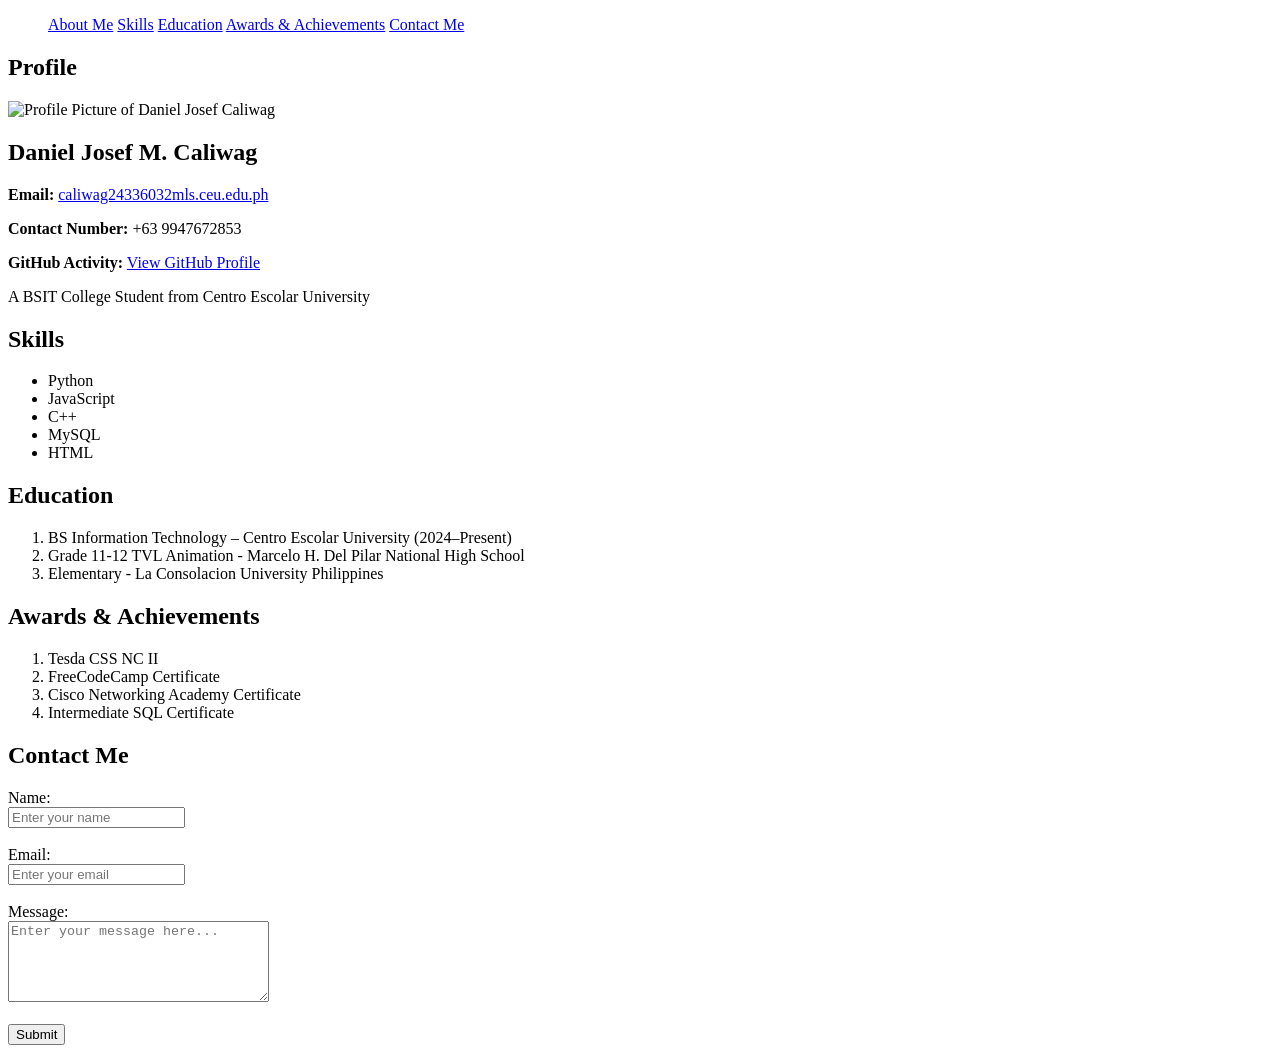
==== index.html @ 2d1512d0 "." ====
<!DOCTYPE html>
<html lang="en">
<head>
    <meta charset="UTF-8">
    <meta name="viewport" content="width=device-width, initial-scale=1.0">
    <title>PRIN135-PrelimExam</title>
</head>
<body>

    <header>
        <nav>
            <ul>
                <a href="#about">About Me</a>
                <a href="#skills">Skills</a>
                <a href="#education">Education</a>
                <a href="#achievements">Awards & Achievements</a>
                <a href="#contact">Contact Me</a>
            </ul>
        </nav>
    </header>

    <main>

        <section id="about">
            <header>
                <h1>Profile</h1>
            </header>
            <img src="https://i.pinimg.com/736x/b5/46/ce/b546ce5a216eaecbfc4ccfe563750c36.jpg" alt="Profile Picture of Daniel Josef Caliwag" width="150" height="150">
            <header>
                <h1>Daniel Josef M. Caliwag</h1>
            </header>
            
            <p><strong>Email:</strong> <a href="mailto:caliwag24336032mls.ceu.edu.ph">caliwag24336032mls.ceu.edu.ph</p></a>
            
            <p><strong>Contact Number:</strong> +63 9947672853</p>
            <p>
                <strong>GitHub Activity:</strong> 
                <a href="https://github.com" target="_blank" rel="noopener noreferrer">View GitHub Profile</a>
            </p>
            
            <p>A BSIT College Student from Centro Escolar University</p>
        </section>

        <section id="skills">
            <h2>Skills</h2>
            <ul>
                <li>Python</li>
                <li>JavaScript</li>
                <li>C++</li>
                <li>MySQL</li>
                <li>HTML</li>
            </ul>
        </section>

        <section id="education">
            <h2>Education</h2>
            <ol>
                
                <li>BS Information Technology – Centro Escolar University (2024–Present)</li>
                  <li>Grade 11-12 TVL Animation - Marcelo H. Del Pilar National High School</li>
                    <li>Elementary - La Consolacion University Philippines</li>
                  
            </ol>
        </section>
      
      
        <section id="achievements">
            <h2>Awards & Achievements</h2>
            <ol>
                <li>Tesda CSS NC II</li>
                <li>FreeCodeCamp Certificate</li>
                <li>Cisco Networking Academy Certificate</li>
                 <li>Intermediate SQL Certificate</li>
            </ol>
        </section>

        <section id="contact">
            <h2>Contact Me</h2>
            <form action="#" method="POST">
                <div>
                    <label for="name">Name:</label><br>
                    <input type="text" id="name" name="name" maxlength="25" required placeholder="Enter your name">
                </div>
                <br>
                <div>
                    <label for="email">Email:</label><br>
                    <input type="email" id="email" name="email" maxlength="25" required placeholder="Enter your email">
                </div>
                <br>
                <div>
                    <label for="message">Message:</label><br>
                    <textarea id="message" name="message" maxlength="255" rows="5" cols="30" required placeholder="Enter your message here..."></textarea>
                </div>
                <br>
                <button type="submit">Submit</button>
            </form>
        </section>
    </main>

</body>
</html>
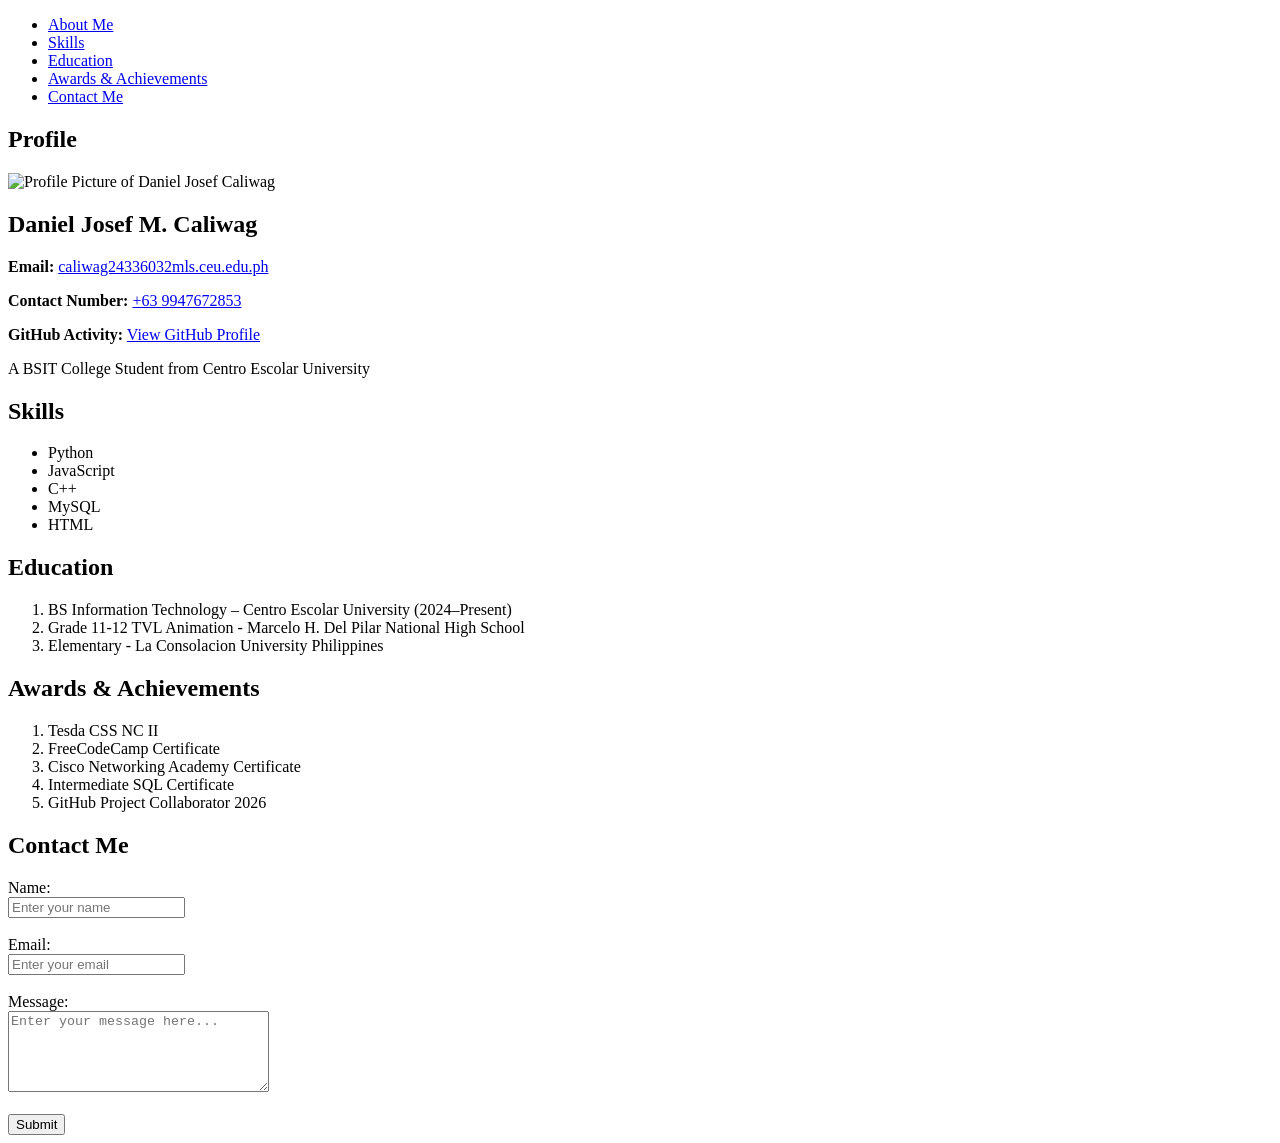
==== commit 819cd041: "Merge pull request #1 from CEUMAL-PRIN135/prelim-fixes Added GitHub Project Collaborator Achievement" ====
--- a/index.html
+++ b/index.html
@@ -10,11 +10,11 @@
     <header>
         <nav>
             <ul>
-                <a href="#about">About Me</a>
-                <a href="#skills">Skills</a>
-                <a href="#education">Education</a>
-                <a href="#achievements">Awards & Achievements</a>
-                <a href="#contact">Contact Me</a>
+                <li><a href="#about">About Me</a></li>
+                <li><a href="#skills">Skills</a></li>
+                <li><a href="#education">Education</a></li>
+                <li><a href="#achievements">Awards & Achievements</a></li>
+                <li><a href="#contact">Contact Me</a></li>
             </ul>
         </nav>
     </header>
@@ -23,19 +23,33 @@
 
         <section id="about">
             <header>
-                <h1>Profile</h1>
+                <h2>Profile</h2>
             </header>
-            <img src="https://i.pinimg.com/736x/b5/46/ce/b546ce5a216eaecbfc4ccfe563750c36.jpg" alt="Profile Picture of Daniel Josef Caliwag" width="150" height="150">
+
+            <img src="https://i.pinimg.com/736x/b5/46/ce/b546ce5a216eaecbfc4ccfe563750c36.jpg" 
+                 alt="Profile Picture of Daniel Josef Caliwag" 
+                 width="150" 
+                 height="150">
+
             <header>
                 <h1>Daniel Josef M. Caliwag</h1>
             </header>
             
-            <p><strong>Email:</strong> <a href="mailto:caliwag24336032mls.ceu.edu.ph">caliwag24336032mls.ceu.edu.ph</p></a>
+            <p>
+                <strong>Email:</strong> 
+                <a href="mailto:caliwag24336032mls.ceu.edu.ph">caliwag24336032mls.ceu.edu.ph</a>
+            </p>
             
-            <p><strong>Contact Number:</strong> +63 9947672853</p>
+            <p>
+                <strong>Contact Number:</strong> 
+                <a href="tel:+639947672853">+63 9947672853</a>
+            </p>
+
             <p>
                 <strong>GitHub Activity:</strong> 
-                <a href="https://github.com" target="_blank" rel="noopener noreferrer">View GitHub Profile</a>
+                <a href="https://github.com/flackyo" target="_blank" rel="noopener noreferrer">
+                    View GitHub Profile
+                </a>
             </p>
             
             <p>A BSIT College Student from Centro Escolar University</p>
@@ -55,46 +69,54 @@
         <section id="education">
             <h2>Education</h2>
             <ol>
-                
                 <li>BS Information Technology – Centro Escolar University (2024–Present)</li>
-                  <li>Grade 11-12 TVL Animation - Marcelo H. Del Pilar National High School</li>
-                    <li>Elementary - La Consolacion University Philippines</li>
-                  
+                <li>Grade 11-12 TVL Animation - Marcelo H. Del Pilar National High School</li>
+                <li>Elementary - La Consolacion University Philippines</li>
             </ol>
         </section>
-      
-      
+
         <section id="achievements">
             <h2>Awards & Achievements</h2>
             <ol>
                 <li>Tesda CSS NC II</li>
                 <li>FreeCodeCamp Certificate</li>
                 <li>Cisco Networking Academy Certificate</li>
-                 <li>Intermediate SQL Certificate</li>
+                <li>Intermediate SQL Certificate</li>
+                <li>GitHub Project Collaborator 2026</li>
             </ol>
         </section>
 
         <section id="contact">
             <h2>Contact Me</h2>
+
             <form action="#" method="POST">
+
                 <div>
                     <label for="name">Name:</label><br>
                     <input type="text" id="name" name="name" maxlength="25" required placeholder="Enter your name">
                 </div>
+
                 <br>
+
                 <div>
                     <label for="email">Email:</label><br>
                     <input type="email" id="email" name="email" maxlength="25" required placeholder="Enter your email">
                 </div>
+
                 <br>
+
                 <div>
                     <label for="message">Message:</label><br>
                     <textarea id="message" name="message" maxlength="255" rows="5" cols="30" required placeholder="Enter your message here..."></textarea>
                 </div>
+
                 <br>
+
                 <button type="submit">Submit</button>
+
             </form>
         </section>
+
     </main>
 
 </body>
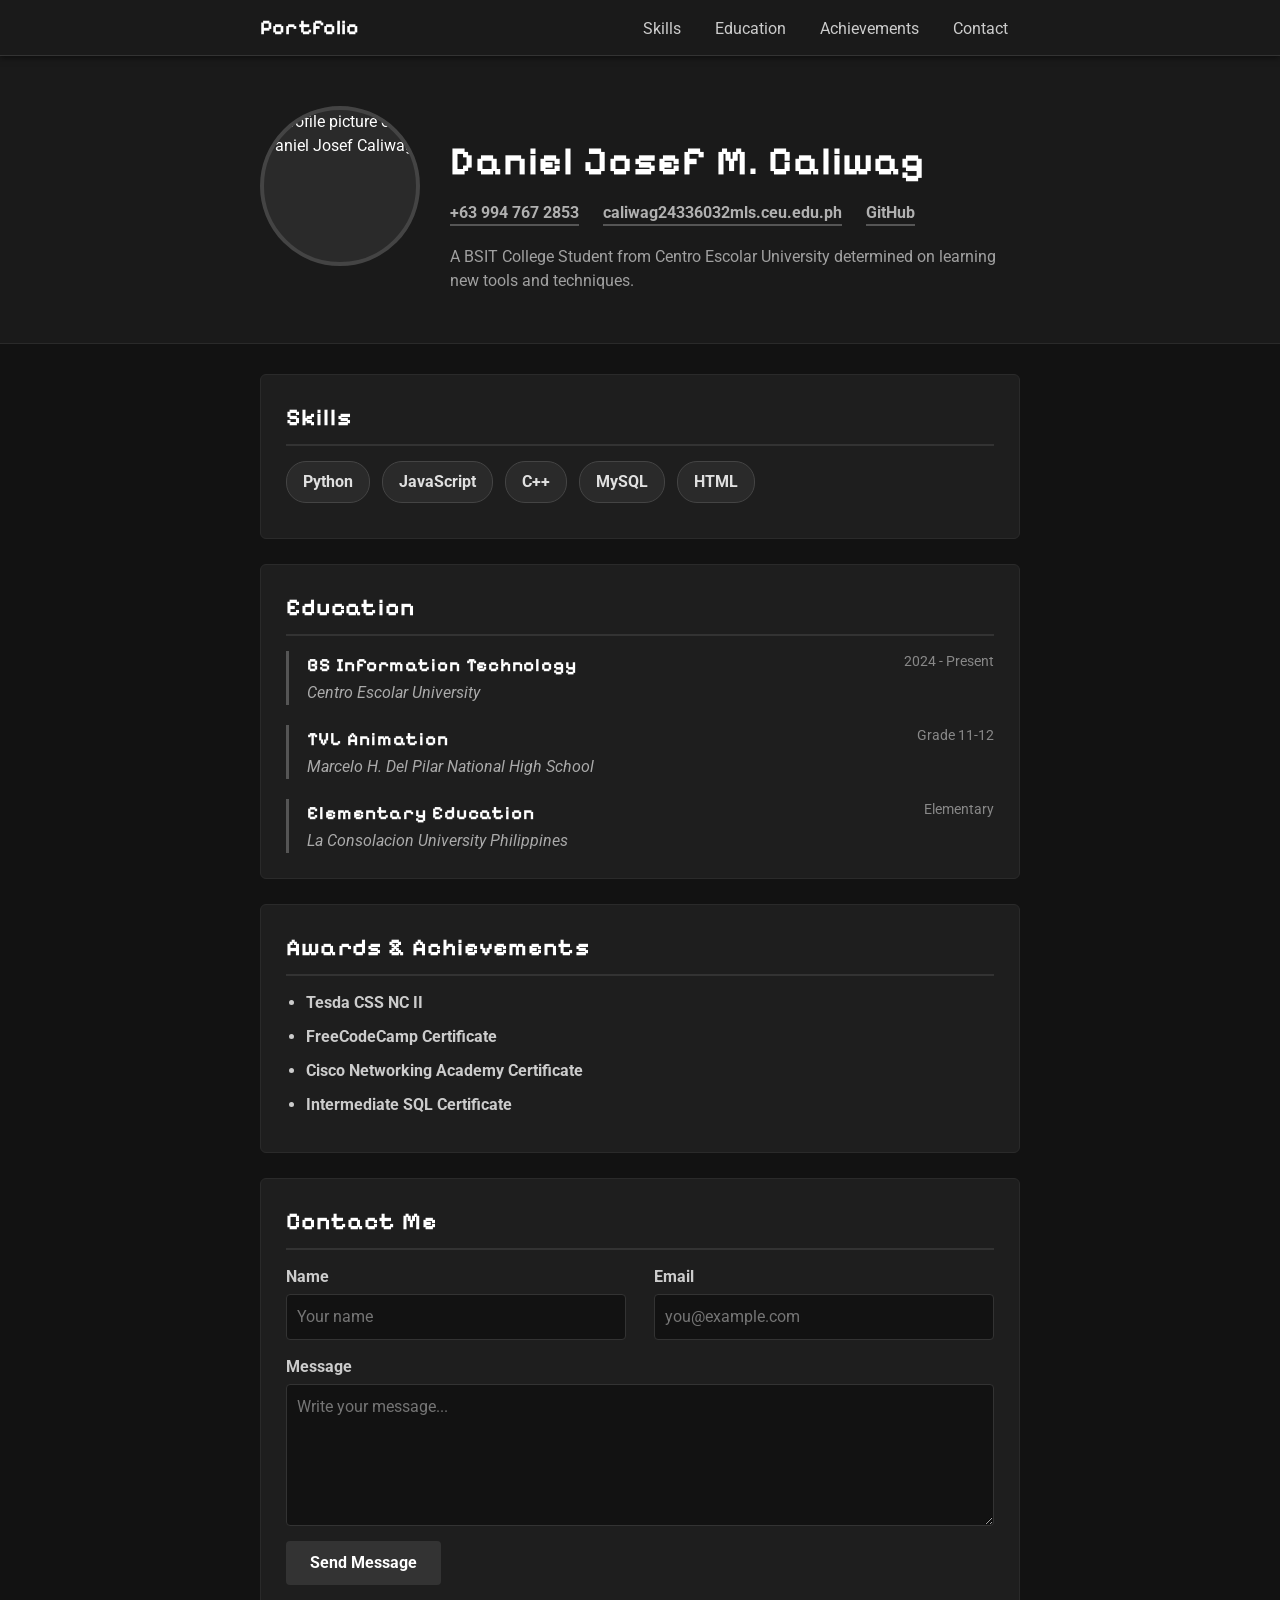
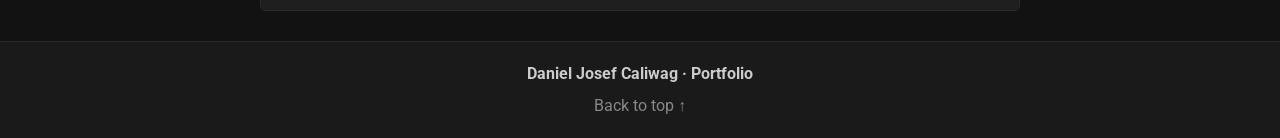
==== commit 5dbd270b: "." ====
--- a/index.html
+++ b/index.html
@@ -1,63 +1,59 @@
 <!DOCTYPE html>
 <html lang="en">
+
 <head>
     <meta charset="UTF-8">
     <meta name="viewport" content="width=device-width, initial-scale=1.0">
-    <title>PRIN135-PrelimExam</title>
+    <title>PRIN135 - Midterm Exam | Portfolio</title>
+    <link rel="stylesheet" href="style.css">
+    <link rel="preconnect" href="https://fonts.googleapis.com">
+    <link rel="preconnect" href="https://fonts.gstatic.com" crossorigin>
+    <link href="https://fonts.googleapis.com/css2?family=Pixelify+Sans:wght@400;500;600;700&family=Roboto:ital,wght@0,400;0,700;1,400&display=swap" rel="stylesheet">
 </head>
-<body>
 
-    <header>
-        <nav>
-            <ul>
-                <li><a href="#about">About Me</a></li>
+<body id="top">
+
+    <nav class="site-nav">
+        <div class="nav-inner">
+            <a href="#top" class="nav-brand">Portfolio</a>
+            <ul class="nav-links">
                 <li><a href="#skills">Skills</a></li>
                 <li><a href="#education">Education</a></li>
-                <li><a href="#achievements">Awards & Achievements</a></li>
-                <li><a href="#contact">Contact Me</a></li>
+                <li><a href="#achievements">Achievements</a></li>
+                <li><a href="#contact">Contact</a></li>
             </ul>
-        </nav>
+        </div>
+    </nav>
+
+    <header class="site-header">
+        <div class="header-inner clearfix">
+
+            <div class="photo-box">
+                <div class="photo-frame">
+                    <img class="photo" src="https://i.pinimg.com/736x/b5/46/ce/b546ce5a216eaecbfc4ccfe563750c36.jpg" alt="Profile picture of Daniel Josef Caliwag">
+                </div>
+            </div>
+
+            <div class="header-text">
+                <h1 class="name">Daniel Josef M. Caliwag</h1>
+                <ul class="header-links">
+                    <li><a href="tel:+639947672853">+63 994 767 2853</a></li>
+                    <li><a href="mailto:caliwag24336032mls.ceu.edu.ph">caliwag24336032mls.ceu.edu.ph</a></li>
+                    <li><a href="https://github.com/flackyo" target="_blank" rel="noopener noreferrer">GitHub</a></li>
+                </ul>
+                <p class="profile">
+                    A BSIT College Student from Centro Escolar University determined on learning new tools and techniques.
+                </p>
+            </div>
+
+        </div>
     </header>
 
-    <main>
+    <main class="wrapper">
 
-        <section id="about">
-            <header>
-                <h2>Profile</h2>
-            </header>
-
-            <img src="https://i.pinimg.com/736x/b5/46/ce/b546ce5a216eaecbfc4ccfe563750c36.jpg" 
-                 alt="Profile Picture of Daniel Josef Caliwag" 
-                 width="150" 
-                 height="150">
-
-            <header>
-                <h1>Daniel Josef M. Caliwag</h1>
-            </header>
-            
-            <p>
-                <strong>Email:</strong> 
-                <a href="mailto:caliwag24336032mls.ceu.edu.ph">caliwag24336032mls.ceu.edu.ph</a>
-            </p>
-            
-            <p>
-                <strong>Contact Number:</strong> 
-                <a href="tel:+639947672853">+63 9947672853</a>
-            </p>
-
-            <p>
-                <strong>GitHub Activity:</strong> 
-                <a href="https://github.com/flackyo" target="_blank" rel="noopener noreferrer">
-                    View GitHub Profile
-                </a>
-            </p>
-            
-            <p>A BSIT College Student from Centro Escolar University</p>
-        </section>
-
-        <section id="skills">
+        <section id="skills" class="card">
             <h2>Skills</h2>
-            <ul>
+            <ul class="skill-list">
                 <li>Python</li>
                 <li>JavaScript</li>
                 <li>C++</li>
@@ -66,58 +62,67 @@
             </ul>
         </section>
 
-        <section id="education">
+        <section id="education" class="card">
             <h2>Education</h2>
-            <ol>
-                <li>BS Information Technology – Centro Escolar University (2024–Present)</li>
-                <li>Grade 11-12 TVL Animation - Marcelo H. Del Pilar National High School</li>
-                <li>Elementary - La Consolacion University Philippines</li>
-            </ol>
+
+            <div class="entry">
+                <span class="entry-year">2024 - Present</span>
+                <h3>BS Information Technology</h3>
+                <p class="entry-school">Centro Escolar University</p>
+            </div>
+
+            <div class="entry">
+                <span class="entry-year">Grade 11-12</span>
+                <h3>TVL Animation</h3>
+                <p class="entry-school">Marcelo H. Del Pilar National High School</p>
+            </div>
+
+            <div class="entry">
+                <span class="entry-year">Elementary</span>
+                <h3>Elementary Education</h3>
+                <p class="entry-school">La Consolacion University Philippines</p>
+            </div>
         </section>
 
-        <section id="achievements">
+        <section id="achievements" class="card">
             <h2>Awards & Achievements</h2>
-            <ol>
-                <li>Tesda CSS NC II</li>
-                <li>FreeCodeCamp Certificate</li>
-                <li>Cisco Networking Academy Certificate</li>
-                <li>Intermediate SQL Certificate</li>
-                <li>GitHub Project Collaborator 2026</li>
-            </ol>
+            <ul class="achievement-list">
+                <li><strong>Tesda CSS NC II</strong></li>
+                <li><strong>FreeCodeCamp Certificate</strong></li>
+                <li><strong>Cisco Networking Academy Certificate</strong></li>
+                <li><strong>Intermediate SQL Certificate</strong></li>
+            </ul>
         </section>
 
-        <section id="contact">
+        <section id="contact" class="card">
             <h2>Contact Me</h2>
+            <form class="contact-form" action="#" method="post">
+                <div class="form-row clearfix">
+                    <div class="field field-left">
+                        <label for="name">Name</label>
+                        <input type="text" id="name" name="name" maxlength="25" placeholder="Your name" required>
+                    </div>
 
-            <form action="#" method="POST">
-
-                <div>
-                    <label for="name">Name:</label><br>
-                    <input type="text" id="name" name="name" maxlength="25" required placeholder="Enter your name">
+                    <div class="field field-right">
+                        <label for="email">Email</label>
+                        <input type="email" id="email" name="email" maxlength="25" placeholder="you@example.com" required>
+                    </div>
                 </div>
 
-                <br>
+                <label for="message">Message</label>
+                <textarea id="message" name="message" maxlength="255" rows="5" placeholder="Write your message..." required></textarea>
 
-                <div>
-                    <label for="email">Email:</label><br>
-                    <input type="email" id="email" name="email" maxlength="25" required placeholder="Enter your email">
-                </div>
-
-                <br>
-
-                <div>
-                    <label for="message">Message:</label><br>
-                    <textarea id="message" name="message" maxlength="255" rows="5" cols="30" required placeholder="Enter your message here..."></textarea>
-                </div>
-
-                <br>
-
-                <button type="submit">Submit</button>
-
+                <button type="submit">Send Message</button>
             </form>
         </section>
 
     </main>
 
+    <footer class="site-footer">
+        <p class="footer-name">Daniel Josef Caliwag &middot; Portfolio</p>
+        <a href="#top" class="back-to-top">Back to top &uarr;</a>
+    </footer>
+
 </body>
+
 </html>
--- a/style.css
+++ b/style.css
@@ -0,0 +1,353 @@
+* {
+  box-sizing: border-box; 
+}
+
+html {
+  scroll-behavior: smooth;
+}
+
+body {
+  margin: 0;
+  font-family: 'Roboto', Arial, sans-serif;
+  line-height: 1.5;
+  background-color: #121212 !important;
+  color: #e0e0e0;
+}
+
+h1, h2, h3 {
+  margin-top: 0;
+  font-family: 'Pixelify Sans', cursive, sans-serif;
+  letter-spacing: 1px;
+}
+
+section {
+  scroll-margin-top: 70px;
+}
+
+.site-nav {
+  position: fixed;
+  top: 0;
+  left: 0;
+  width: 100%;
+  height: 56px;
+  z-index: 100;
+  background-color: #1a1a1a;
+  border-bottom: 1px solid #333333;
+  box-shadow: 0 2px 6px rgba(0, 0, 0, 0.5);
+}
+
+.nav-inner {
+  max-width: 800px;
+  margin: 0 auto;
+  padding: 0 20px;
+}
+
+.nav-brand {
+  float: left;
+  line-height: 56px;
+  color: #ffffff;
+  font-size: 1.3rem;
+  font-weight: bold;
+  text-decoration: none;
+  font-family: 'Pixelify Sans', cursive, sans-serif;
+}
+
+.nav-links {
+  float: right;
+  list-style: none;
+  margin: 0;
+  padding: 0;
+}
+
+.nav-links li {
+  display: inline-block;   
+}
+
+.nav-links a {
+  display: inline-block;
+  margin: 11px 0 0 6px;
+  padding: 6px 12px;
+  border-radius: 4px;
+  color: #cccccc;
+  text-decoration: none;
+  transition: background-color 0.2s ease, color 0.2s ease;
+}
+
+.nav-links a:hover {
+  background-color: #333333;
+  color: #ffffff;
+}
+
+.site-header {
+  background-color: #1a1a1a;
+  color: #ffffff;
+  padding: 106px 20px 50px; 
+  border-bottom: 1px solid #2a2a2a;
+}
+
+.header-inner {
+  max-width: 760px;
+  margin: 0 auto;
+}
+
+.clearfix::after {
+  content: "";
+  display: block;
+  clear: both;
+}
+
+.photo-box {
+  float: left;
+  width: 160px;
+  margin-right: 30px;
+}
+
+.photo-frame {
+  width: 160px;
+  height: 160px;
+  border: 4px solid #444444;
+  border-radius: 50%;
+  overflow: hidden;
+  background-color: #2a2a2a;
+}
+
+.photo {
+  display: block;
+  width: 100%;
+  height: 100%;
+  object-fit: cover;
+}
+
+.header-text {
+  overflow: hidden;
+  padding-top: 25px;
+}
+
+.name {
+  margin: 0 0 10px;
+  font-size: 2.5rem;
+  color: #ffffff;
+}
+
+.header-links {
+  list-style: none;
+  margin: 0 0 15px;
+  padding: 0;
+}
+
+.header-links li {
+  display: inline-block;
+  margin: 0 20px 5px 0;
+}
+
+.header-links a {
+  color: #b0b0b0;
+  font-weight: bold;
+  text-decoration: none;
+  border-bottom: 2px solid #555555;
+  padding-bottom: 2px;
+  transition: border-color 0.2s ease, color 0.2s ease;
+}
+
+.header-links a:hover {
+  color: #ffffff;
+  border-bottom-color: #ffffff;
+}
+
+.profile {
+  margin: 0;
+  color: #a0a0a0;
+}
+
+.wrapper {
+  max-width: 800px;
+  margin: 30px auto;
+  padding: 0 20px;
+}
+
+.card {
+  background-color: #1e1e1e;
+  border: 1px solid #2a2a2a;
+  border-radius: 6px;
+  padding: 25px;
+  margin-bottom: 25px;
+}
+
+.card h2 {
+  margin-bottom: 15px;
+  padding-bottom: 8px;
+  border-bottom: 2px solid #333333;
+  color: #ffffff;
+}
+
+.skill-list {
+  list-style: none;
+  margin: 0;
+  padding: 0;
+}
+
+.skill-list li {
+  display: inline-block;
+  margin: 0 8px 10px 0;
+  padding: 8px 16px;
+  background-color: #2a2a2a;
+  border: 1px solid #444444;
+  border-radius: 20px;
+  color: #e0e0e0;
+  font-weight: bold;
+}
+
+.entry {
+  position: relative;
+  margin-bottom: 20px;
+  padding-left: 18px;
+  border-left: 3px solid #555555;
+}
+
+.entry:last-child {
+  margin-bottom: 0;
+}
+
+.entry h3 {
+  margin-bottom: 2px;
+  color: #ffffff;
+}
+
+.entry p {
+  margin: 0;
+}
+
+.entry-year {
+  float: right;
+  margin-left: 10px;
+  color: #888888;
+  font-size: 0.9rem;
+}
+
+.entry-school {
+  color: #aaaaaa;
+  font-style: italic;
+}
+
+.achievement-list {
+  margin: 0;
+  padding-left: 20px;
+}
+
+.achievement-list li {
+  margin-bottom: 10px;
+  color: #cccccc;
+}
+
+.form-row .field {
+  width: 48%;                
+}
+
+.field-left {
+  float: left;
+}
+
+.field-right {
+  float: right;
+}
+
+.contact-form label {
+  display: block;
+  margin-bottom: 5px;
+  font-weight: bold;
+  color: #cccccc;
+}
+
+.contact-form input,
+.contact-form textarea {
+  display: block;
+  width: 100%;
+  margin-bottom: 15px;
+  padding: 10px;
+  border: 1px solid #333333;
+  border-radius: 4px;
+  font: inherit;
+  background-color: #121212;
+  color: #ffffff;
+}
+
+.contact-form input:focus,
+.contact-form textarea:focus {
+  outline: none;
+  border-color: #666666;
+}
+
+.contact-form textarea {
+  resize: vertical;
+}
+
+.contact-form button {
+  padding: 10px 24px;
+  border: none;
+  border-radius: 4px;
+  background-color: #333333;
+  color: #ffffff;
+  font: inherit;
+  font-weight: bold;
+  cursor: pointer;
+  transition: background-color 0.2s ease;
+}
+
+.contact-form button:hover {
+  background-color: #555555;
+}
+
+.site-footer {
+  background-color: #1a1a1a;
+  color: #888888;
+  padding: 20px 30px;
+  border-top: 1px solid #2a2a2a;
+  text-align: center;
+}
+
+.footer-name {
+  margin: 0 0 8px;
+  font-weight: bold;
+  color: #cccccc;
+}
+
+.back-to-top {
+  color: #888888;
+  text-decoration: none;
+}
+
+.back-to-top:hover {
+  color: #ffffff;
+}
+
+@media (max-width: 600px) {
+  .nav-inner {
+    padding: 0 12px;
+  }
+
+  .nav-links a {
+    margin-left: 0;
+    padding: 6px 7px;
+    font-size: 0.85rem;
+  }
+
+  .photo-box {
+    float: none;
+    margin: 0 auto 20px;
+  }
+
+  .header-text {
+    padding-top: 0;
+    text-align: center;
+  }
+
+  .header-links li {
+    margin: 0 10px 5px;
+  }
+
+  .entry-year {
+    float: none;
+    display: block;
+    margin: 0;
+  }
+}
